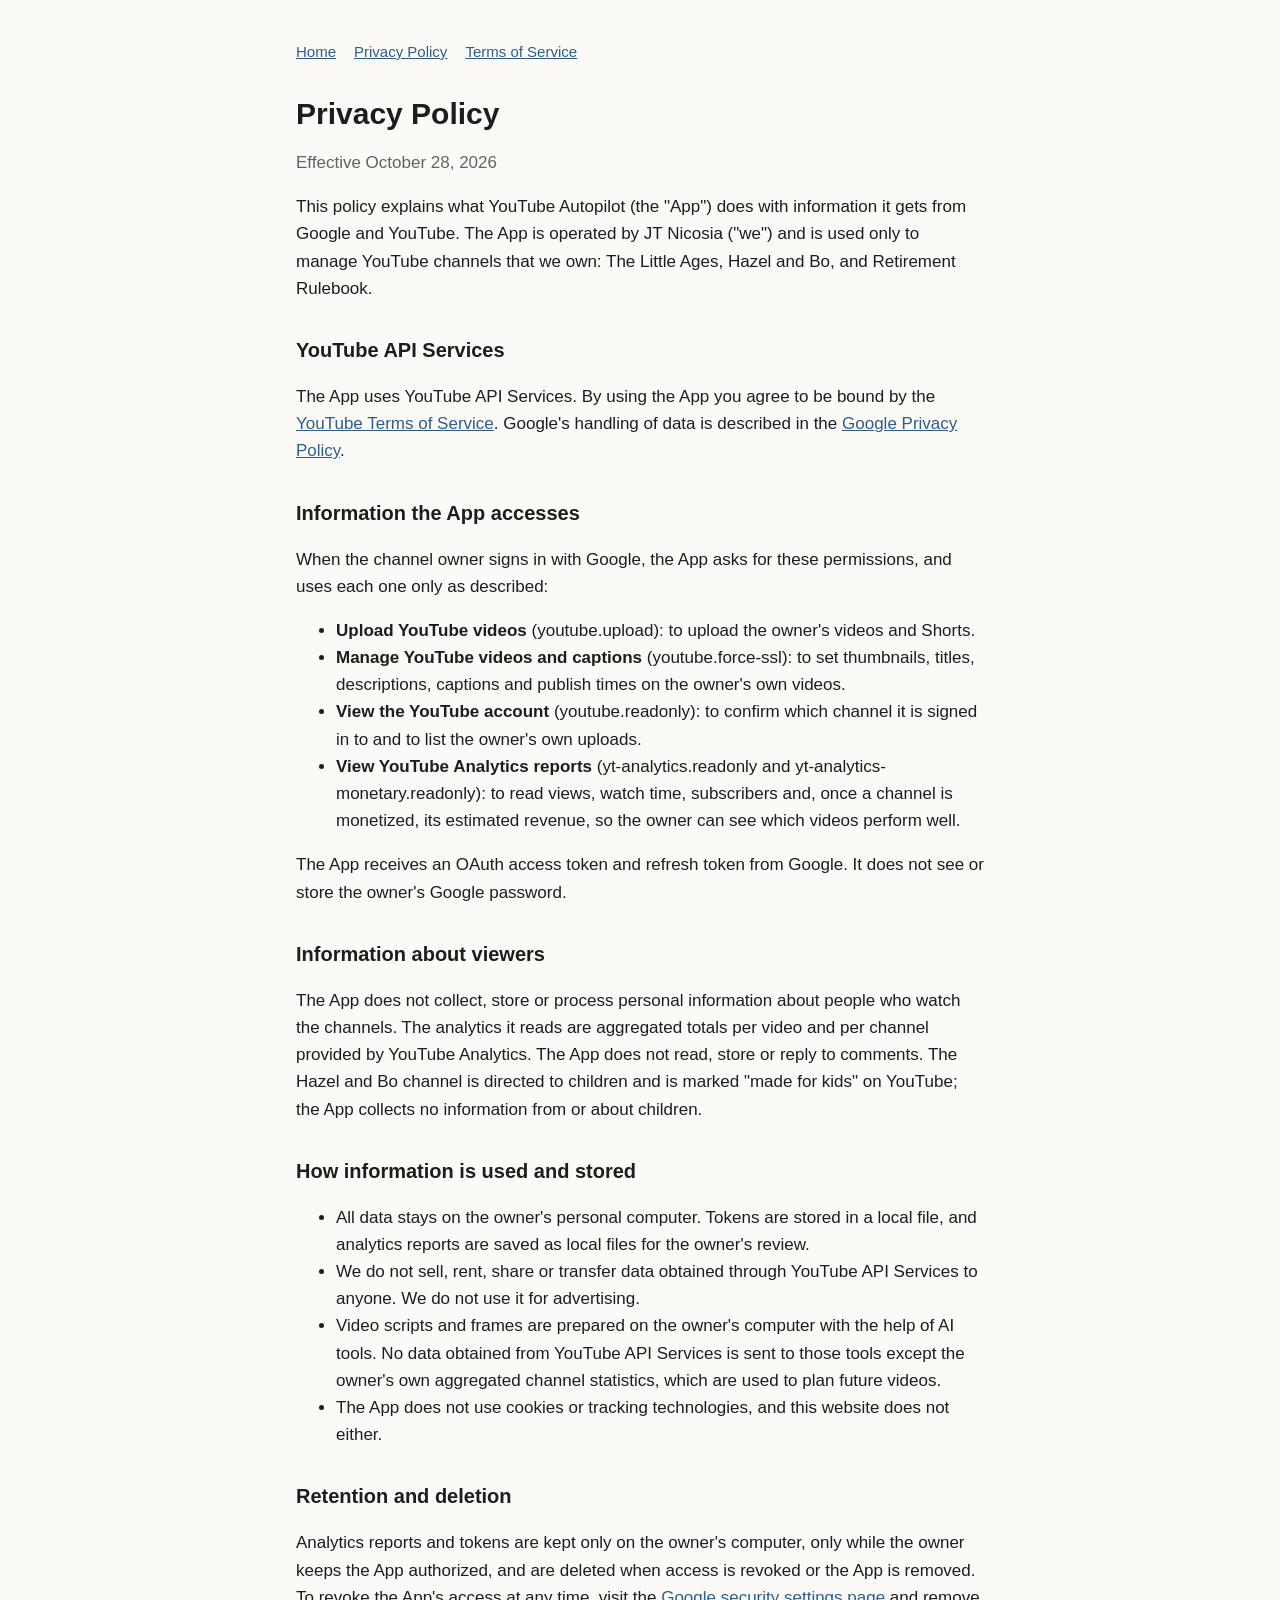
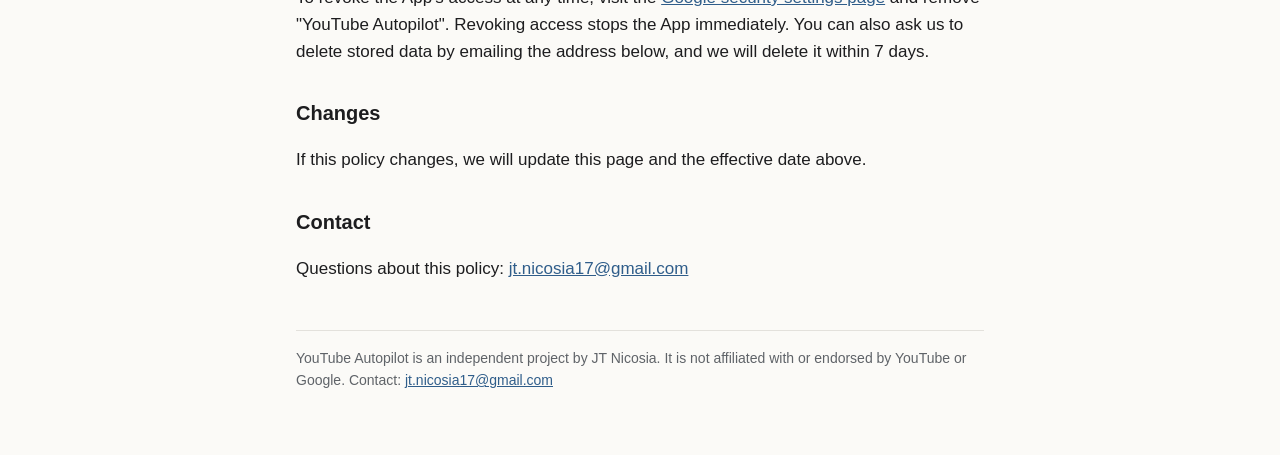
==== privacy.html @ 1fa3cbcd "Add home page, privacy policy and terms Co-Authored-By: Claude Opus 5.5 <noreply@anthropic.com> Clau" ====
<!doctype html>
<html lang="en"><head><meta charset="utf-8"><meta name="viewport" content="width=device-width,initial-scale=1">
<title>Privacy Policy</title>
<meta name="description" content="Privacy Policy for YouTube Autopilot.">
<link rel="stylesheet" href="style.css"></head>
<body><main>
<nav><a href="index.html">Home</a><a href="privacy.html">Privacy Policy</a><a href="terms.html">Terms of Service</a></nav>
<h1>Privacy Policy</h1>
<p class="muted">Effective October 28, 2026</p>

<p>This policy explains what YouTube Autopilot (the "App") does with information it gets from Google and YouTube. The App is operated by JT Nicosia ("we") and is used only to manage YouTube channels that we own: The Little Ages, Hazel and Bo, and Retirement Rulebook.</p>

<h2>YouTube API Services</h2>
<p>The App uses YouTube API Services. By using the App you agree to be bound by the <a href="https://www.youtube.com/t/terms">YouTube Terms of Service</a>. Google's handling of data is described in the <a href="https://policies.google.com/privacy">Google Privacy Policy</a>.</p>

<h2>Information the App accesses</h2>
<p>When the channel owner signs in with Google, the App asks for these permissions, and uses each one only as described:</p>
<ul>
<li><b>Upload YouTube videos</b> (youtube.upload): to upload the owner's videos and Shorts.</li>
<li><b>Manage YouTube videos and captions</b> (youtube.force-ssl): to set thumbnails, titles, descriptions, captions and publish times on the owner's own videos.</li>
<li><b>View the YouTube account</b> (youtube.readonly): to confirm which channel it is signed in to and to list the owner's own uploads.</li>
<li><b>View YouTube Analytics reports</b> (yt-analytics.readonly and yt-analytics-monetary.readonly): to read views, watch time, subscribers and, once a channel is monetized, its estimated revenue, so the owner can see which videos perform well.</li>
</ul>
<p>The App receives an OAuth access token and refresh token from Google. It does not see or store the owner's Google password.</p>

<h2>Information about viewers</h2>
<p>The App does not collect, store or process personal information about people who watch the channels. The analytics it reads are aggregated totals per video and per channel provided by YouTube Analytics. The App does not read, store or reply to comments. The Hazel and Bo channel is directed to children and is marked "made for kids" on YouTube; the App collects no information from or about children.</p>

<h2>How information is used and stored</h2>
<ul>
<li>All data stays on the owner's personal computer. Tokens are stored in a local file, and analytics reports are saved as local files for the owner's review.</li>
<li>We do not sell, rent, share or transfer data obtained through YouTube API Services to anyone. We do not use it for advertising.</li>
<li>Video scripts and frames are prepared on the owner's computer with the help of AI tools. No data obtained from YouTube API Services is sent to those tools except the owner's own aggregated channel statistics, which are used to plan future videos.</li>
<li>The App does not use cookies or tracking technologies, and this website does not either.</li>
</ul>

<h2>Retention and deletion</h2>
<p>Analytics reports and tokens are kept only on the owner's computer, only while the owner keeps the App authorized, and are deleted when access is revoked or the App is removed. To revoke the App's access at any time, visit the <a href="https://security.google.com/settings/security/permissions">Google security settings page</a> and remove "YouTube Autopilot". Revoking access stops the App immediately. You can also ask us to delete stored data by emailing the address below, and we will delete it within 7 days.</p>

<h2>Changes</h2>
<p>If this policy changes, we will update this page and the effective date above.</p>

<h2>Contact</h2>
<p>Questions about this policy: <a href="mailto:jt.nicosia17@gmail.com">jt.nicosia17@gmail.com</a></p>
<footer>YouTube Autopilot is an independent project by JT Nicosia. It is not affiliated with or endorsed by YouTube or Google. Contact: <a href="mailto:jt.nicosia17@gmail.com">jt.nicosia17@gmail.com</a></footer>
</main></body></html>
---- style.css ----
:root{--bg:#fbfaf7;--fg:#1d1d1f;--muted:#5f6368;--line:#e3e1dc;--accent:#2f5d8a}
@media (prefers-color-scheme:dark){:root{--bg:#141414;--fg:#ececec;--muted:#a0a0a0;--line:#2c2c2c;--accent:#8ab4e0}}
*{box-sizing:border-box}
body{margin:0;background:var(--bg);color:var(--fg);font:17px/1.6 -apple-system,BlinkMacSystemFont,"Segoe UI",Roboto,Helvetica,Arial,sans-serif}
main{max-width:720px;margin:0 auto;padding:40px 16px 64px}
nav{display:flex;gap:18px;flex-wrap:wrap;font-size:15px;margin-bottom:32px}
a{color:var(--accent)}
h1{font-size:30px;line-height:1.2;margin:0 0 8px}
h2{font-size:20px;margin:32px 0 8px}
.muted{color:var(--muted)}
.card{border:1px solid var(--line);border-radius:10px;padding:14px 18px;margin:12px 0}
.card h3{margin:0 0 4px;font-size:17px}
.card p{margin:0}
footer{margin-top:48px;padding-top:16px;border-top:1px solid var(--line);font-size:14px;color:var(--muted)}
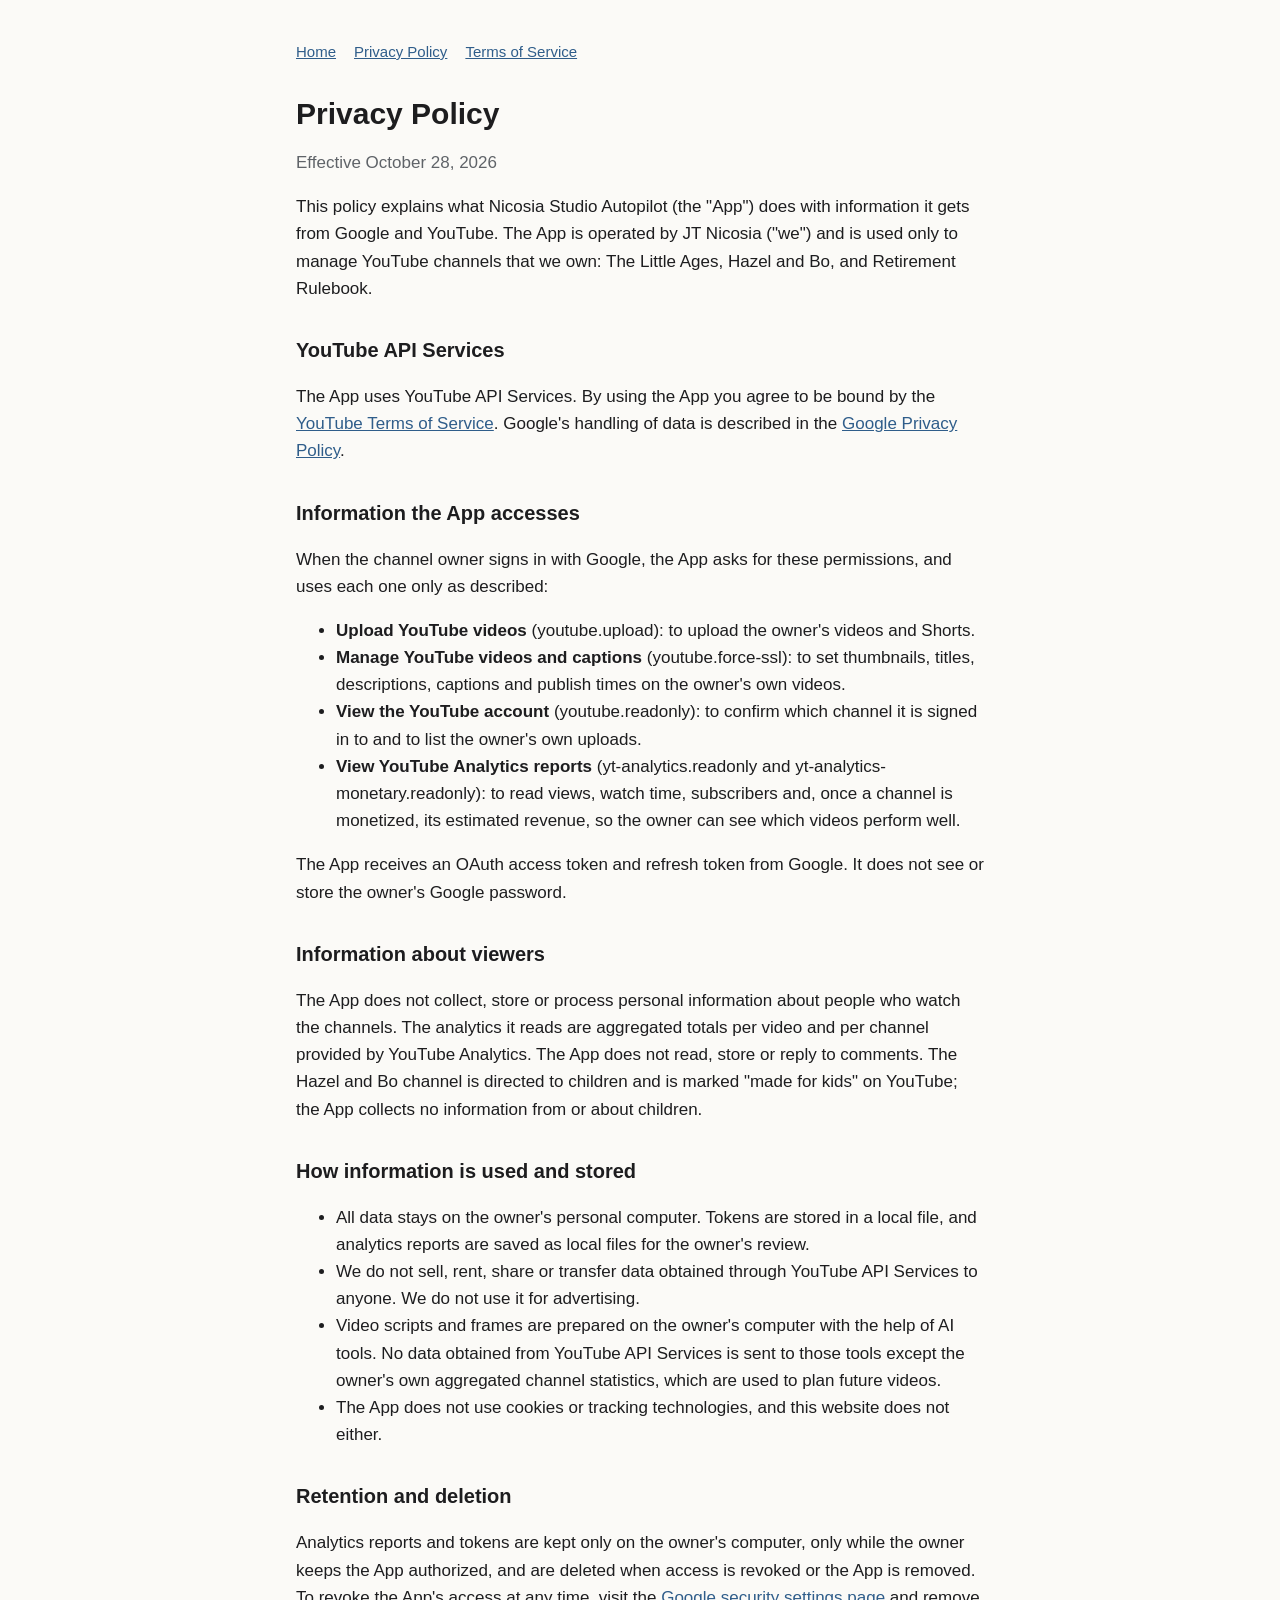
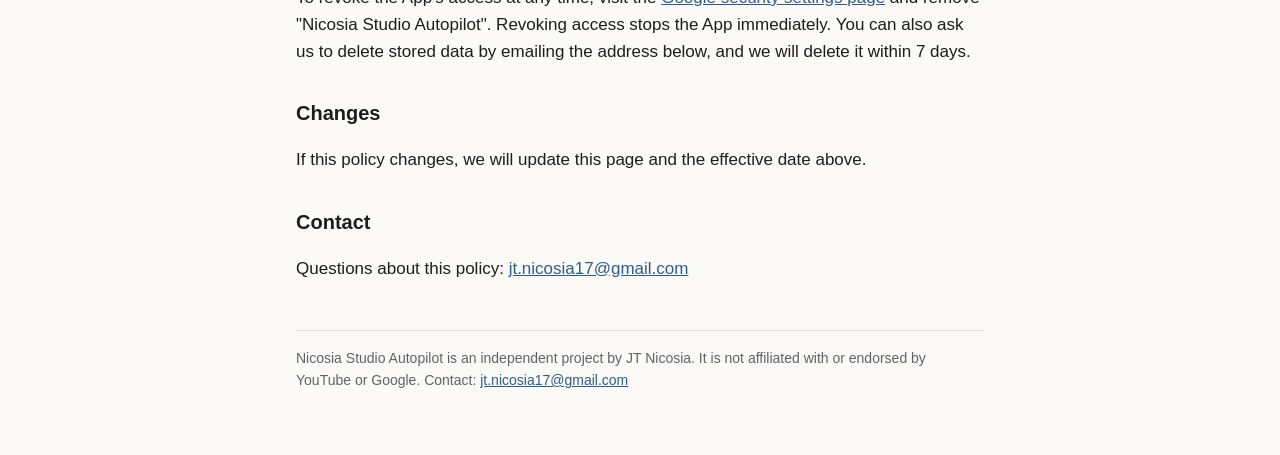
==== commit 43513dca: "Rename app to Nicosia Studio Autopilot YouTube API policy doesn't allow "YouTube" in an API client's" ====
--- a/privacy.html
+++ b/privacy.html
@@ -1,14 +1,14 @@
 <!doctype html>
 <html lang="en"><head><meta charset="utf-8"><meta name="viewport" content="width=device-width,initial-scale=1">
 <title>Privacy Policy</title>
-<meta name="description" content="Privacy Policy for YouTube Autopilot.">
+<meta name="description" content="Privacy Policy for Nicosia Studio Autopilot.">
 <link rel="stylesheet" href="style.css"></head>
 <body><main>
 <nav><a href="index.html">Home</a><a href="privacy.html">Privacy Policy</a><a href="terms.html">Terms of Service</a></nav>
 <h1>Privacy Policy</h1>
 <p class="muted">Effective October 28, 2026</p>
 
-<p>This policy explains what YouTube Autopilot (the "App") does with information it gets from Google and YouTube. The App is operated by JT Nicosia ("we") and is used only to manage YouTube channels that we own: The Little Ages, Hazel and Bo, and Retirement Rulebook.</p>
+<p>This policy explains what Nicosia Studio Autopilot (the "App") does with information it gets from Google and YouTube. The App is operated by JT Nicosia ("we") and is used only to manage YouTube channels that we own: The Little Ages, Hazel and Bo, and Retirement Rulebook.</p>
 
 <h2>YouTube API Services</h2>
 <p>The App uses YouTube API Services. By using the App you agree to be bound by the <a href="https://www.youtube.com/t/terms">YouTube Terms of Service</a>. Google's handling of data is described in the <a href="https://policies.google.com/privacy">Google Privacy Policy</a>.</p>
@@ -35,12 +35,12 @@
 </ul>
 
 <h2>Retention and deletion</h2>
-<p>Analytics reports and tokens are kept only on the owner's computer, only while the owner keeps the App authorized, and are deleted when access is revoked or the App is removed. To revoke the App's access at any time, visit the <a href="https://security.google.com/settings/security/permissions">Google security settings page</a> and remove "YouTube Autopilot". Revoking access stops the App immediately. You can also ask us to delete stored data by emailing the address below, and we will delete it within 7 days.</p>
+<p>Analytics reports and tokens are kept only on the owner's computer, only while the owner keeps the App authorized, and are deleted when access is revoked or the App is removed. To revoke the App's access at any time, visit the <a href="https://security.google.com/settings/security/permissions">Google security settings page</a> and remove "Nicosia Studio Autopilot". Revoking access stops the App immediately. You can also ask us to delete stored data by emailing the address below, and we will delete it within 7 days.</p>
 
 <h2>Changes</h2>
 <p>If this policy changes, we will update this page and the effective date above.</p>
 
 <h2>Contact</h2>
 <p>Questions about this policy: <a href="mailto:jt.nicosia17@gmail.com">jt.nicosia17@gmail.com</a></p>
-<footer>YouTube Autopilot is an independent project by JT Nicosia. It is not affiliated with or endorsed by YouTube or Google. Contact: <a href="mailto:jt.nicosia17@gmail.com">jt.nicosia17@gmail.com</a></footer>
+<footer>Nicosia Studio Autopilot is an independent project by JT Nicosia. It is not affiliated with or endorsed by YouTube or Google. Contact: <a href="mailto:jt.nicosia17@gmail.com">jt.nicosia17@gmail.com</a></footer>
 </main></body></html>
